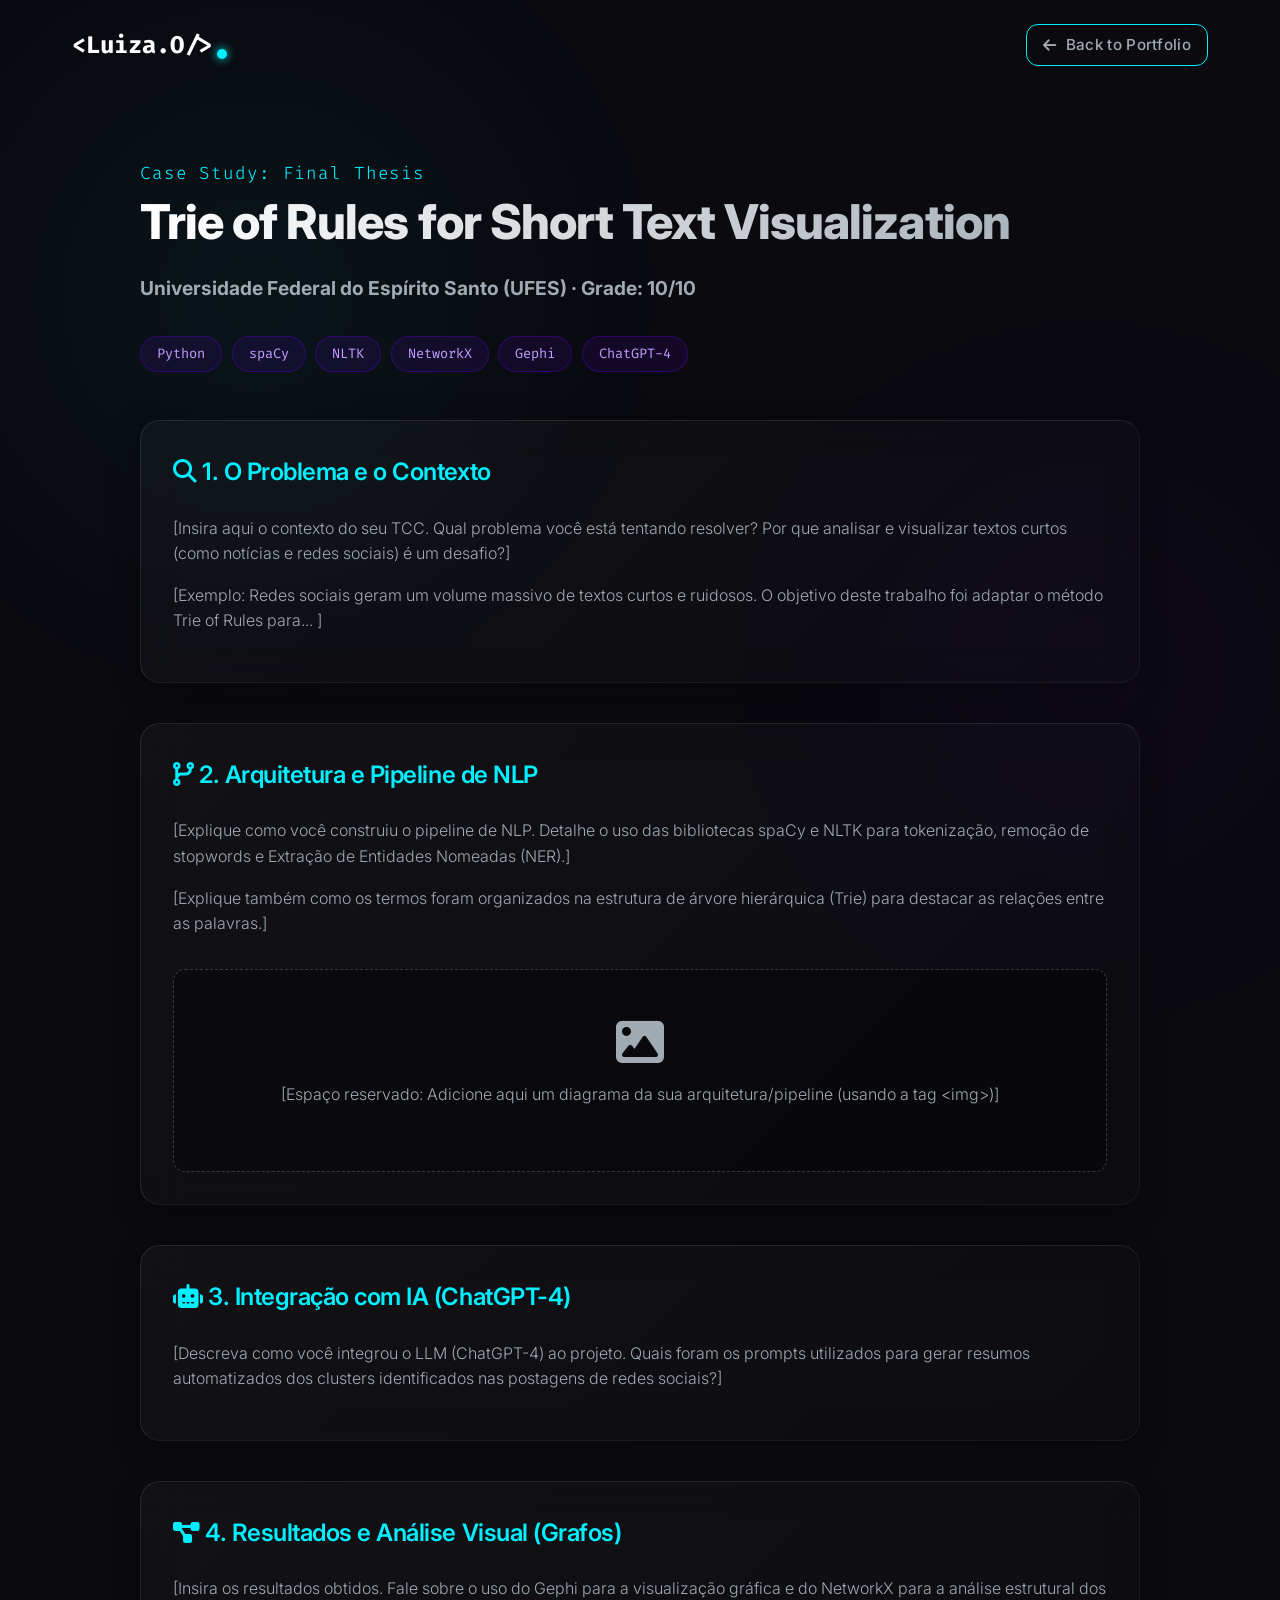
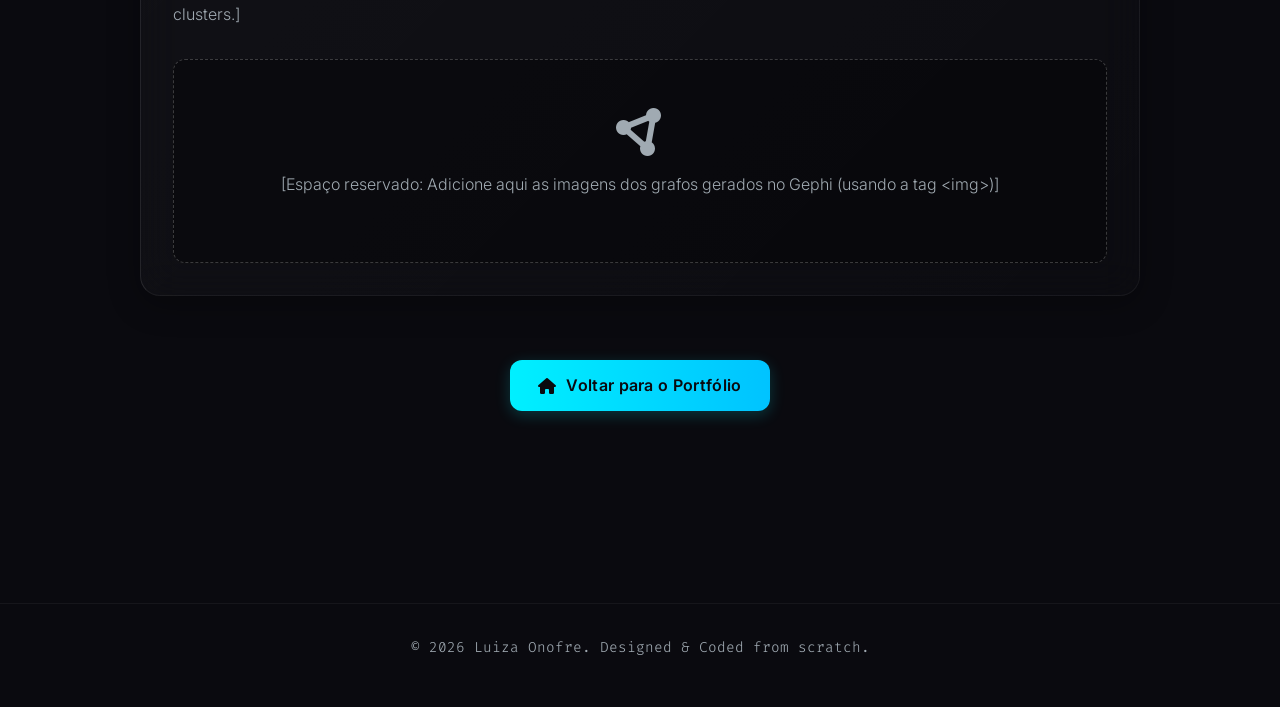
==== tcc.html @ a2877402 "review" ====
<!DOCTYPE html>
<html lang="en">
<head>
    <meta charset="UTF-8">
    <meta name="viewport" content="width=device-width, initial-scale=1.0">
    <title>Final Thesis - Luiza Onofre</title>
    <meta name="description" content="Final Thesis case study by Luiza Onofre: Trie of Rules for Short Text Visualization.">
    
    <!-- Fonts -->
    <link rel="preconnect" href="https://fonts.googleapis.com">
    <link rel="preconnect" href="https://fonts.gstatic.com" crossorigin>
    <link href="https://fonts.googleapis.com/css2?family=Fira+Code:wght@400;500&family=Inter:wght@300;400;600;800&display=swap" rel="stylesheet">
    
    <!-- Font Awesome for Icons -->
    <link rel="stylesheet" href="https://cdnjs.cloudflare.com/ajax/libs/font-awesome/6.4.0/css/all.min.css">
    
    <link rel="stylesheet" href="style.css">
</head>
<body>

    <!-- Navigation -->
    <nav id="navbar">
        <div class="nav-content">
            <a href="index.html" class="logo">&lt;Luiza.O/&gt;</a>
            <ul class="nav-links">
                <li><a href="index.html" class="btn btn-outline" style="padding: 0.5rem 1rem;"><i class="fas fa-arrow-left"></i> Back to Portfolio</a></li>
            </ul>
        </div>
    </nav>

    <!-- Case Study Section -->
    <section class="section" style="padding-top: 10rem;">
        <div class="section-container">
            <p class="greeting">Case Study: Final Thesis</p>
            <h1 class="name" style="font-size: 3rem; margin-bottom: 1.5rem;">Trie of Rules for Short Text Visualization</h1>
            <p style="font-size: 1.2rem; margin-bottom: 2rem;"><strong>Universidade Federal do Espírito Santo (UFES) · Grade: 10/10</strong></p>
            
            <div class="project-tags" style="margin-bottom: 3rem;">
                <span>Python</span><span>spaCy</span><span>NLTK</span><span>NetworkX</span><span>Gephi</span><span>ChatGPT-4</span>
            </div>
            
            <!-- Section 1 -->
            <div class="glass-panel" style="margin-bottom: 2.5rem;">
                <h2 style="margin-bottom: 1.5rem; color: var(--accent);"><i class="fas fa-search"></i> 1. O Problema e o Contexto</h2>
                <p>[Insira aqui o contexto do seu TCC. Qual problema você está tentando resolver? Por que analisar e visualizar textos curtos (como notícias e redes sociais) é um desafio?]</p>
                <p>[Exemplo: Redes sociais geram um volume massivo de textos curtos e ruidosos. O objetivo deste trabalho foi adaptar o método Trie of Rules para... ]</p>
            </div>

            <!-- Section 2 -->
            <div class="glass-panel" style="margin-bottom: 2.5rem;">
                <h2 style="margin-bottom: 1.5rem; color: var(--accent);"><i class="fas fa-code-branch"></i> 2. Arquitetura e Pipeline de NLP</h2>
                <p>[Explique como você construiu o pipeline de NLP. Detalhe o uso das bibliotecas spaCy e NLTK para tokenização, remoção de stopwords e Extração de Entidades Nomeadas (NER).]</p>
                <p>[Explique também como os termos foram organizados na estrutura de árvore hierárquica (Trie) para destacar as relações entre as palavras.]</p>
                
                <div style="background: rgba(0,0,0,0.3); padding: 3rem; border-radius: 12px; text-align: center; border: 1px dashed rgba(255,255,255,0.2); margin-top: 2rem;">
                    <i class="fas fa-image" style="font-size: 3rem; color: var(--text-secondary); margin-bottom: 1rem;"></i>
                    <p style="color: var(--text-secondary);">[Espaço reservado: Adicione aqui um diagrama da sua arquitetura/pipeline (usando a tag &lt;img&gt;)]</p>
                </div>
            </div>

            <!-- Section 3 -->
            <div class="glass-panel" style="margin-bottom: 2.5rem;">
                <h2 style="margin-bottom: 1.5rem; color: var(--accent);"><i class="fas fa-robot"></i> 3. Integração com IA (ChatGPT-4)</h2>
                <p>[Descreva como você integrou o LLM (ChatGPT-4) ao projeto. Quais foram os prompts utilizados para gerar resumos automatizados dos clusters identificados nas postagens de redes sociais?]</p>
            </div>

            <!-- Section 4 -->
            <div class="glass-panel" style="margin-bottom: 2.5rem;">
                <h2 style="margin-bottom: 1.5rem; color: var(--accent);"><i class="fas fa-project-diagram"></i> 4. Resultados e Análise Visual (Grafos)</h2>
                <p>[Insira os resultados obtidos. Fale sobre o uso do Gephi para a visualização gráfica e do NetworkX para a análise estrutural dos clusters.]</p>
                
                <div style="background: rgba(0,0,0,0.3); padding: 3rem; border-radius: 12px; text-align: center; border: 1px dashed rgba(255,255,255,0.2); margin-top: 2rem;">
                    <i class="fas fa-circle-nodes" style="font-size: 3rem; color: var(--text-secondary); margin-bottom: 1rem;"></i>
                    <p style="color: var(--text-secondary);">[Espaço reservado: Adicione aqui as imagens dos grafos gerados no Gephi (usando a tag &lt;img&gt;)]</p>
                </div>
            </div>
            
            <div style="margin-top: 4rem; text-align: center; margin-bottom: 4rem;">
                <a href="index.html" class="btn btn-primary"><i class="fas fa-home"></i> Voltar para o Portfólio</a>
            </div>
        </div>
    </section>

    <!-- Footer -->
    <footer style="text-align: center; padding: 2rem; border-top: 1px solid var(--glass-border); color: var(--text-secondary); font-family: var(--font-mono); font-size: 0.9rem;">
        <p>&copy; 2026 Luiza Onofre. Designed & Coded from scratch.</p>
    </footer>

    <script src="script.js"></script>
</body>
</html>
---- style.css ----
/* Variables */
:root {
    --bg-dark: #0a0a0f;
    --bg-light: #151522;
    --accent: #00f0ff;
    --accent-hover: #00c3ff;
    --accent-secondary: #7000ff;
    --text-primary: #ffffff;
    --text-secondary: #a0aab2;
    --glass-bg: rgba(255, 255, 255, 0.02);
    --glass-border: rgba(255, 255, 255, 0.05);
    --glass-highlight: rgba(255, 255, 255, 0.1);
    --font-ui: 'Inter', sans-serif;
    --font-mono: 'Fira Code', monospace;
    --transition: all 0.4s cubic-bezier(0.16, 1, 0.3, 1);
}

/* Global Reset */
* {
    margin: 0;
    padding: 0;
    box-sizing: border-box;
    scroll-behavior: smooth;
}

body {
    background-color: var(--bg-dark);
    color: var(--text-primary);
    font-family: var(--font-ui);
    line-height: 1.6;
    overflow-x: hidden;
    position: relative;
}

/* Dynamic Background Glows */
body::before, body::after {
    content: '';
    position: fixed;
    border-radius: 50%;
    filter: blur(120px);
    z-index: -1;
    opacity: 0.5;
    animation: pulse 15s ease-in-out infinite alternate;
}

body::before {
    top: -10%;
    left: -10%;
    width: 60vw;
    height: 60vw;
    background: radial-gradient(circle, rgba(0, 240, 255, 0.15) 0%, transparent 60%);
}

body::after {
    bottom: -10%;
    right: -10%;
    width: 50vw;
    height: 50vw;
    background: radial-gradient(circle, rgba(112, 0, 255, 0.15) 0%, transparent 60%);
    animation-delay: -5s;
}

@keyframes pulse {
    0% { transform: scale(1) translate(0, 0); }
    50% { transform: scale(1.1) translate(5%, 5%); }
    100% { transform: scale(0.9) translate(-5%, -5%); }
}

/* Glassmorphism Classes */
.glass-panel {
    background: linear-gradient(135deg, rgba(255, 255, 255, 0.03) 0%, rgba(255, 255, 255, 0.01) 100%);
    backdrop-filter: blur(20px);
    -webkit-backdrop-filter: blur(20px);
    border: 1px solid var(--glass-border);
    border-top: 1px solid var(--glass-highlight);
    border-left: 1px solid var(--glass-highlight);
    border-radius: 20px;
    padding: 2rem;
    transition: var(--transition);
    box-shadow: 0 8px 32px 0 rgba(0, 0, 0, 0.3);
}

.glass-panel:hover {
    border-color: rgba(0, 240, 255, 0.4);
    transform: translateY(-8px);
    box-shadow: 0 20px 40px -10px rgba(0, 240, 255, 0.15), 0 8px 32px 0 rgba(0, 0, 0, 0.5);
    background: linear-gradient(135deg, rgba(255, 255, 255, 0.05) 0%, rgba(255, 255, 255, 0.02) 100%);
}

/* Typography */
h1, h2, h3, h4 { color: var(--text-primary); font-weight: 600; letter-spacing: -0.02em; }
p { color: var(--text-secondary); margin-bottom: 1rem; font-weight: 300; }
a { color: var(--accent); text-decoration: none; transition: var(--transition); }
a:hover { color: var(--accent-hover); text-shadow: 0 0 8px rgba(0, 240, 255, 0.5); }

/* Buttons */
.btn {
    display: inline-flex;
    align-items: center;
    gap: 0.6rem;
    padding: 0.8rem 1.8rem;
    border-radius: 12px;
    font-weight: 600;
    cursor: pointer;
    transition: var(--transition);
    font-family: var(--font-ui);
    letter-spacing: 0.02em;
    position: relative;
    overflow: hidden;
}

.btn-primary {
    background: linear-gradient(90deg, var(--accent), var(--accent-hover));
    color: var(--bg-dark);
    border: none;
    box-shadow: 0 4px 15px rgba(0, 240, 255, 0.2);
}

.btn-primary:hover {
    transform: translateY(-3px);
    box-shadow: 0 8px 25px rgba(0, 240, 255, 0.4);
}

.btn-outline {
    background: transparent;
    color: var(--accent);
    border: 1px solid var(--accent);
}

.btn-outline:hover {
    background: rgba(0, 240, 255, 0.1);
    transform: translateY(-3px);
    box-shadow: 0 8px 25px rgba(0, 240, 255, 0.2);
}

/* Navigation */
#navbar {
    position: fixed;
    top: 0;
    width: 100%;
    z-index: 1000;
    transition: var(--transition);
    padding: 1.5rem 0;
}

#navbar.scrolled {
    background: rgba(10, 10, 15, 0.85);
    backdrop-filter: blur(16px);
    border-bottom: 1px solid var(--glass-border);
    padding: 1rem 0;
}

.nav-content {
    max-width: 1200px;
    margin: 0 auto;
    display: flex;
    justify-content: space-between;
    align-items: center;
    padding: 0 2rem;
}

.logo {
    font-family: var(--font-mono);
    font-size: 1.5rem;
    font-weight: 800;
    color: var(--text-primary);
    position: relative;
}
.logo::after {
    content: '';
    position: absolute;
    width: 10px;
    height: 10px;
    background: var(--accent);
    border-radius: 50%;
    right: -15px;
    bottom: 5px;
    box-shadow: 0 0 10px var(--accent);
}

.nav-links {
    display: flex;
    gap: 2.5rem;
    list-style: none;
    align-items: center;
}
.nav-links a { color: var(--text-secondary); font-size: 0.95rem; font-weight: 500; }
.nav-links a:hover { color: var(--text-primary); }

.mobile-menu-btn { display: none; font-size: 1.5rem; cursor: pointer; color: var(--text-primary); }

/* Layout Sections */
.section { padding: 8rem 2rem; min-height: 100vh; display: flex; flex-direction: column; justify-content: center; }
.section-container { max-width: 1000px; margin: 0 auto; width: 100%; position: relative;}
.section-title {
    font-size: 3rem;
    margin-bottom: 4rem;
    display: flex;
    align-items: center;
    gap: 1.5rem;
    background: linear-gradient(90deg, var(--text-primary), var(--text-secondary));
    -webkit-background-clip: text;
    -webkit-text-fill-color: transparent;
}
.section-title::after {
    content: ''; height: 1px; flex: 1; 
    background: linear-gradient(90deg, var(--glass-highlight), transparent);
}

/* Hero Section */
.hero { display: flex; flex-direction: row; align-items: center; max-width: 1200px; margin: 0 auto; min-height: 100vh; padding: 0 2rem; }
.hero-content { flex: 1; z-index: 2; }
.hero-graphic { flex: 1; position: relative; height: 500px; display: flex; justify-content: center; align-items: center; perspective: 1000px;}
.greeting { font-family: var(--font-mono); color: var(--accent); margin-bottom: 0.5rem; font-size: 1.1rem; letter-spacing: 0.05em; }
.name { 
    font-size: 5rem; 
    font-weight: 800; 
    line-height: 1.1; 
    margin-bottom: 1rem; 
    color: #fff;
    background: linear-gradient(to right, #fff, var(--text-secondary));
    -webkit-background-clip: text;
    -webkit-text-fill-color: transparent;
}
.title { font-size: 2.2rem; color: var(--accent); margin-bottom: 1.5rem; font-weight: 600; text-shadow: 0 0 20px rgba(0, 240, 255, 0.3);}
.summary { font-size: 1.15rem; max-width: 550px; margin-bottom: 2.5rem; line-height: 1.8;}
.hero-actions { display: flex; gap: 1.5rem; align-items: center; }
.social-icon { 
    font-size: 1.5rem; color: var(--text-secondary); 
    background: var(--glass-bg); padding: 0.8rem; border-radius: 50%;
    border: 1px solid var(--glass-border);
    display: flex; align-items: center; justify-content: center;
}
.social-icon:hover { 
    color: var(--accent); 
    border-color: var(--accent);
    transform: scale(1.1) rotate(5deg); 
    box-shadow: 0 0 15px rgba(0, 240, 255, 0.2);
}

/* Hero Graphic Elements */
.glass-orb {
    width: 350px; height: 350px; border-radius: 50%;
    background: radial-gradient(circle, rgba(0, 240, 255, 0.3) 0%, transparent 70%);
    position: absolute; filter: blur(30px); animation: floatOrb 8s ease-in-out infinite alternate;
}
.decor-card-1, .decor-card-2, .decor-card-3 {
    position: absolute; padding: 1.2rem; font-weight: 600;
    backdrop-filter: blur(20px); border-radius: 16px;
    border: 1px solid rgba(255,255,255,0.1);
    box-shadow: 0 10px 30px rgba(0,0,0,0.5);
    display: flex; align-items: center; gap: 0.8rem;
    color: var(--text-primary);
}
.decor-card-1 i { color: #42A5F5; font-size: 1.5rem;}
.decor-card-2 i { color: #EF5350; font-size: 1.5rem;}
.decor-card-3 i { color: #AB47BC; font-size: 1.5rem;}

.decor-card-1 { top: 15%; right: 5%; animation: float 6s ease-in-out infinite 1s; }
.decor-card-2 { bottom: 20%; left: 0%; animation: float 7s ease-in-out infinite 0.5s; }
.decor-card-3 { top: 60%; right: -5%; animation: float 5s ease-in-out infinite 2s; }

@keyframes float {
    0% { transform: translateY(0px) rotate(0deg); }
    50% { transform: translateY(-20px) rotate(2deg); }
    100% { transform: translateY(0px) rotate(0deg); }
}

@keyframes floatOrb {
    0% { transform: scale(1); opacity: 0.6; }
    100% { transform: scale(1.2); opacity: 1; }
}

/* About Grid */
.about-grid { display: grid; grid-template-columns: 3fr 2fr; gap: 3rem; align-items: stretch;}
.about-text p { font-size: 1.15rem; margin-bottom: 1.5rem; line-height: 1.8;}
.about-stats { display: flex; flex-direction: column; gap: 1.5rem; }
.stat-card { 
    display: flex; flex-direction: column; align-items: center; text-align: center; padding: 1.5rem;
    background: linear-gradient(180deg, rgba(255,255,255,0.03) 0%, transparent 100%);
}
.stat-icon { 
    font-size: 2.2rem; color: var(--accent); margin-bottom: 1rem; 
    filter: drop-shadow(0 0 10px rgba(0, 240, 255, 0.4));
}
.stat-card h3 { font-size: 1.2rem; margin-bottom: 0.5rem;}
.stat-card p { font-size: 0.9rem; margin: 0; color: var(--text-secondary);}

/* Timeline */
.timeline { position: relative; padding-left: 3rem; }
.timeline::before { 
    content: ''; position: absolute; left: 0; top: 0; height: 100%; width: 2px; 
    background: linear-gradient(to bottom, var(--accent), var(--accent-secondary), transparent);
    box-shadow: 0 0 10px var(--accent);
}
.timeline-item { position: relative; margin-bottom: 3rem; padding: 2rem; }
.timeline-dot {
    position: absolute; left: -3.0rem; top: 2.5rem; width: 20px; height: 20px; border-radius: 50%;
    background: var(--bg-dark); border: 4px solid var(--accent); transform: translateX(-50%);
    box-shadow: 0 0 15px var(--accent);
    transition: var(--transition);
}
.timeline-item:hover .timeline-dot {
    background: var(--accent);
    box-shadow: 0 0 25px var(--accent);
    transform: translateX(-50%) scale(1.2);
}
.timeline-date { font-family: var(--font-mono); font-size: 0.9rem; color: var(--accent); margin-bottom: 0.5rem; letter-spacing: 0.05em;}
.timeline-item h3 { font-size: 1.6rem; color: #fff; margin-bottom: 0.3rem; }
.timeline-item h4 { font-size: 1.1rem; color: var(--text-secondary); margin-bottom: 1.2rem; font-weight: 500;}

/* Projects */
.projects-grid { display: grid; grid-template-columns: 1fr; gap: 2rem; }
.project-card { padding: 2.5rem; position: relative; overflow: hidden;}
.project-card::before {
    content: ''; position: absolute; top: 0; left: 0; width: 100%; height: 4px;
    background: linear-gradient(90deg, var(--accent), var(--accent-secondary));
}
.project-card h3 { font-size: 1.8rem; margin-bottom: 1rem; color: var(--text-primary); }
.project-tags { display: flex; flex-wrap: wrap; gap: 0.6rem; margin-bottom: 1.5rem; }
.project-tags span { 
    background: rgba(112, 0, 255, 0.1); color: #c49eff; padding: 0.4rem 1rem; 
    border-radius: 20px; font-size: 0.85rem; font-family: var(--font-mono);
    border: 1px solid rgba(112, 0, 255, 0.3);
}

/* Skills */
.skills-grid { display: grid; grid-template-columns: repeat(auto-fit, minmax(280px, 1fr)); gap: 2rem; }
.skill-category { padding: 2rem; }
.skill-category h3 { 
    font-size: 1.2rem; margin-bottom: 1.5rem; display: flex; align-items: center; gap: 0.8rem; 
    border-bottom: 1px solid var(--glass-highlight); padding-bottom: 1rem;
}
.skill-category h3 i { color: var(--accent); font-size: 1.4rem; }
.skill-tags { display: flex; flex-wrap: wrap; gap: 0.8rem; }
.skill-tags span { 
    background: rgba(0, 240, 255, 0.05); color: var(--text-primary); padding: 0.5rem 1rem; 
    border-radius: 8px; font-size: 0.9rem; border: 1px solid rgba(0, 240, 255, 0.15); 
    transition: var(--transition);
}
.skill-tags span:hover {
    background: rgba(0, 240, 255, 0.15);
    border-color: var(--accent);
    transform: translateY(-2px);
    box-shadow: 0 4px 10px rgba(0, 240, 255, 0.1);
}

/* Education */
.edu-grid { display: grid; grid-template-columns: 1fr 1fr; gap: 3rem; }
.edu-col { display: flex; flex-direction: column; gap: 2rem; }
.edu-item h3 { font-size: 1.3rem; margin-bottom: 0.4rem; line-height: 1.4;}
.edu-item h4 { font-size: 1rem; font-weight: 400; color: var(--text-secondary); margin-bottom: 0.8rem; }
.edu-date { font-family: var(--font-mono); font-size: 0.85rem; color: var(--accent); display: inline-block; padding: 0.2rem 0.6rem; background: rgba(0, 240, 255, 0.05); border-radius: 4px;}
.highlight-panel ul, ul.highlight-panel { list-style: none; padding-top: 1rem; }
.highlight-panel li, ul.highlight-panel li { margin-bottom: 1rem; position: relative; padding-left: 2rem; font-size: 1rem; color: var(--text-secondary); line-height: 1.6;}
.highlight-panel li::before, ul.highlight-panel li::before { 
    content: '▹'; position: absolute; left: 0; top: 2px; color: var(--accent); font-size: 1.2rem;
}
.highlight-panel strong { color: var(--text-primary); }

/* Contact Section */
.footer-section { padding-bottom: 2rem; min-height: auto;}
.contact-content { text-align: center; padding: 4rem 2rem; }
.contact-content h2 { font-size: 3rem; margin-bottom: 1.5rem; }
.contact-content p { font-size: 1.2rem; margin-bottom: 3rem; max-width: 600px; margin-left: auto; margin-right: auto;}
.contact-links { display: flex; justify-content: center; gap: 1.5rem; flex-wrap: wrap; margin-bottom: 4rem;}
footer { 
    border-top: 1px solid var(--glass-border); padding-top: 2rem; 
    font-size: 0.95rem; color: var(--text-secondary); font-family: var(--font-mono);
    text-align: center;
}

/* Animations */
.fade-in-up { opacity: 0; transform: translateY(40px); animation: fadeInUp 1s cubic-bezier(0.16, 1, 0.3, 1) forwards; }
.delay-1 { animation-delay: 0.3s; }

@keyframes fadeInUp { to { opacity: 1; transform: translateY(0); } }

/* Scroll Reveal Classes via JS */
.reveal { opacity: 0; transform: translateY(60px); transition: all 1s cubic-bezier(0.16, 1, 0.3, 1); }
.reveal.active { opacity: 1; transform: translateY(0); }

/* Responsive */
@media (max-width: 900px) {
    .about-grid, .edu-grid { grid-template-columns: 1fr; }
    .hero-graphic { display: none; }
    .name { font-size: 3.5rem; }
    .section-title { font-size: 2.5rem; }
}

@media (max-width: 768px) {
    .nav-links { display: none; }
    .mobile-menu-btn { display: block; }
    .hero { flex-direction: column; text-align: center; justify-content: center; padding-top: 6rem; }
    .title { font-size: 1.8rem; }
    .hero-actions { justify-content: center; flex-wrap: wrap;}
    .section { padding: 5rem 1.5rem; }
    .timeline { padding-left: 2rem; }
    .timeline-dot { left: -2.0rem; }
    .contact-content h2 { font-size: 2rem; }
}
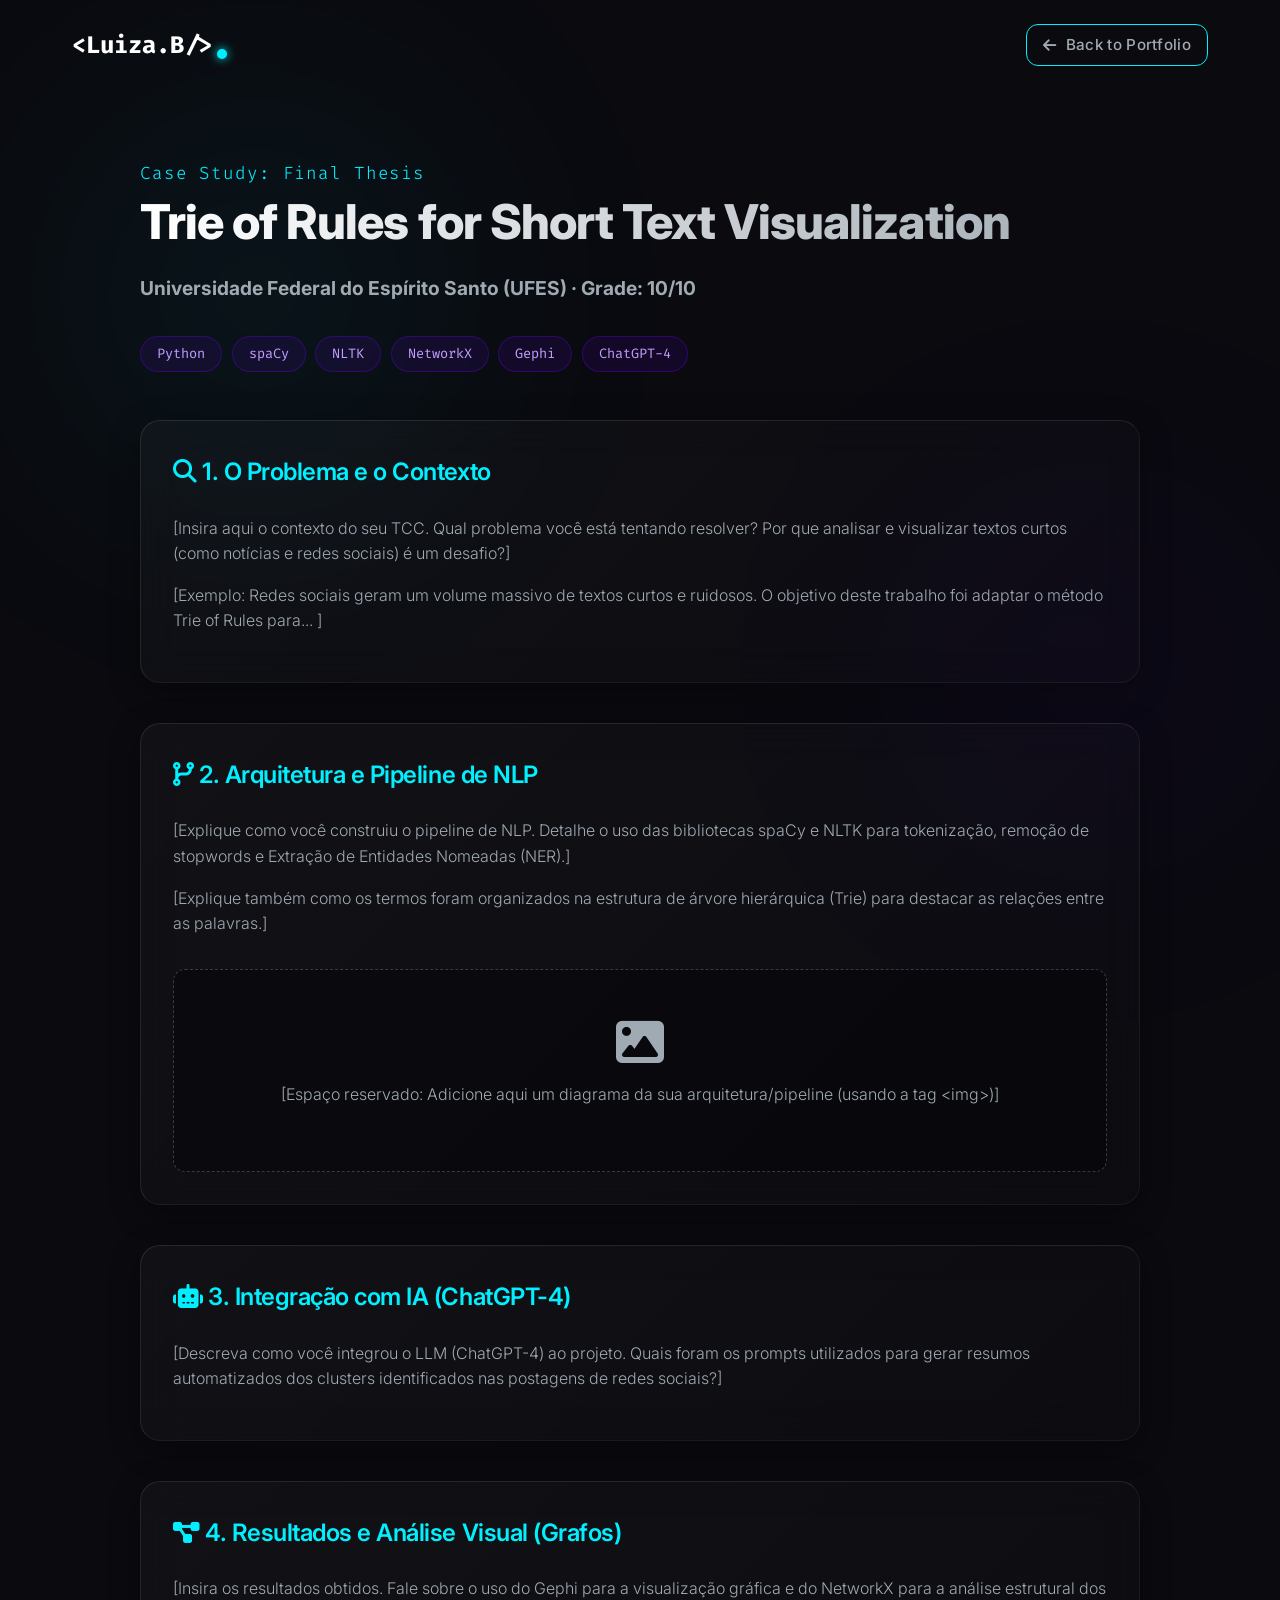
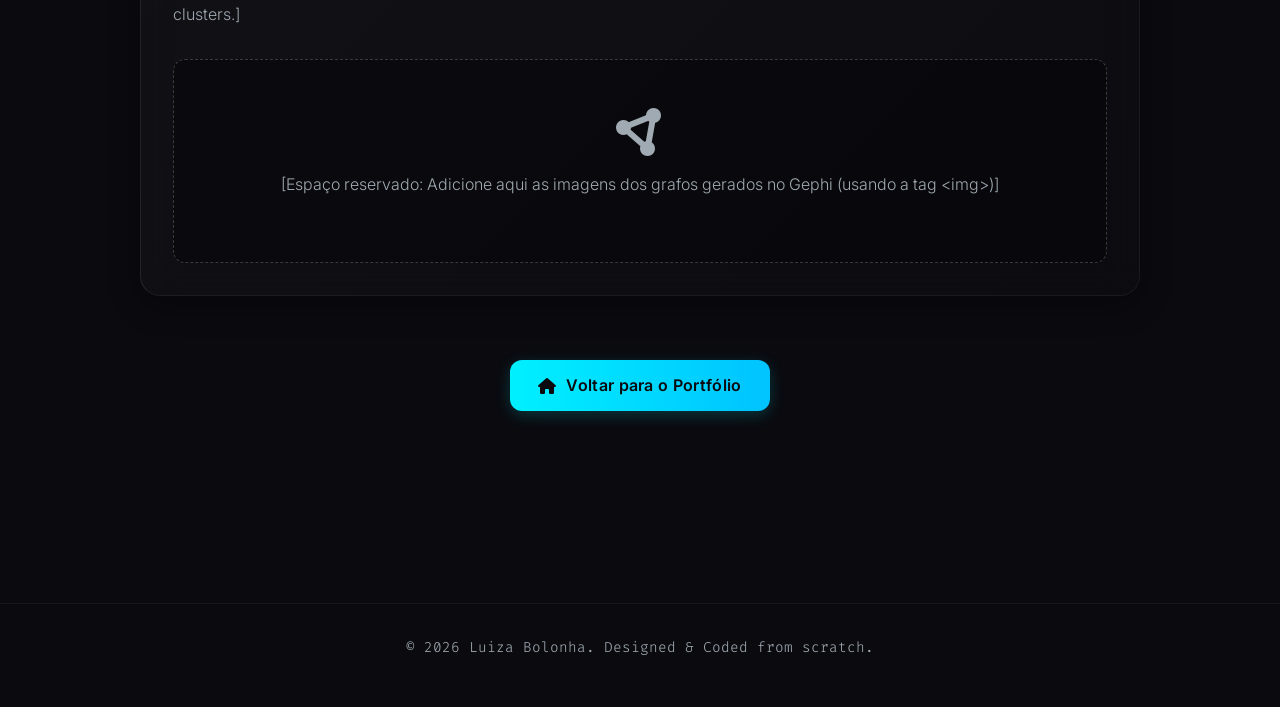
==== commit ddc75533: "photo" ====
--- a/tcc.html
+++ b/tcc.html
@@ -3,8 +3,8 @@
 <head>
     <meta charset="UTF-8">
     <meta name="viewport" content="width=device-width, initial-scale=1.0">
-    <title>Final Thesis - Luiza Onofre</title>
-    <meta name="description" content="Final Thesis case study by Luiza Onofre: Trie of Rules for Short Text Visualization.">
+    <title>Final Thesis - Luiza Bolonha</title>
+    <meta name="description" content="Final Thesis case study by Luiza Bolonha: Trie of Rules for Short Text Visualization.">
     
     <!-- Fonts -->
     <link rel="preconnect" href="https://fonts.googleapis.com">
@@ -21,7 +21,7 @@
     <!-- Navigation -->
     <nav id="navbar">
         <div class="nav-content">
-            <a href="index.html" class="logo">&lt;Luiza.O/&gt;</a>
+            <a href="index.html" class="logo">&lt;Luiza.B/&gt;</a>
             <ul class="nav-links">
                 <li><a href="index.html" class="btn btn-outline" style="padding: 0.5rem 1rem;"><i class="fas fa-arrow-left"></i> Back to Portfolio</a></li>
             </ul>
@@ -83,7 +83,7 @@
 
     <!-- Footer -->
     <footer style="text-align: center; padding: 2rem; border-top: 1px solid var(--glass-border); color: var(--text-secondary); font-family: var(--font-mono); font-size: 0.9rem;">
-        <p>&copy; 2026 Luiza Onofre. Designed & Coded from scratch.</p>
+        <p>&copy; 2026 Luiza Bolonha. Designed & Coded from scratch.</p>
     </footer>
 
     <script src="script.js"></script>
--- a/style.css
+++ b/style.css
@@ -238,11 +238,43 @@
     box-shadow: 0 0 15px rgba(0, 240, 255, 0.2);
 }
 
-/* Hero Graphic Elements */
-.glass-orb {
-    width: 350px; height: 350px; border-radius: 50%;
-    background: radial-gradient(circle, rgba(0, 240, 255, 0.3) 0%, transparent 70%);
-    position: absolute; filter: blur(30px); animation: floatOrb 8s ease-in-out infinite alternate;
+/* Hero Graphic Elements - Profile Image */
+.profile-container {
+    position: relative;
+    width: 320px;
+    height: 320px;
+    display: flex;
+    justify-content: center;
+    align-items: center;
+    z-index: 1;
+}
+
+.profile-img {
+    width: 280px;
+    height: 280px;
+    border-radius: 50%;
+    object-fit: cover;
+    object-position: top;
+    border: 3px solid rgba(0, 240, 255, 0.4);
+    box-shadow: 0 0 30px rgba(0, 240, 255, 0.2);
+    z-index: 2;
+    background-color: var(--glass-bg);
+}
+
+.profile-glow {
+    position: absolute;
+    width: 100%;
+    height: 100%;
+    border-radius: 50%;
+    background: radial-gradient(circle, rgba(0, 240, 255, 0.4) 0%, transparent 70%);
+    filter: blur(25px);
+    z-index: 0;
+    animation: pulseGlow 4s ease-in-out infinite alternate;
+}
+
+@keyframes pulseGlow {
+    0% { transform: scale(0.9); opacity: 0.6; }
+    100% { transform: scale(1.1); opacity: 1; }
 }
 .decor-card-1, .decor-card-2, .decor-card-3 {
     position: absolute; padding: 1.2rem; font-weight: 600;
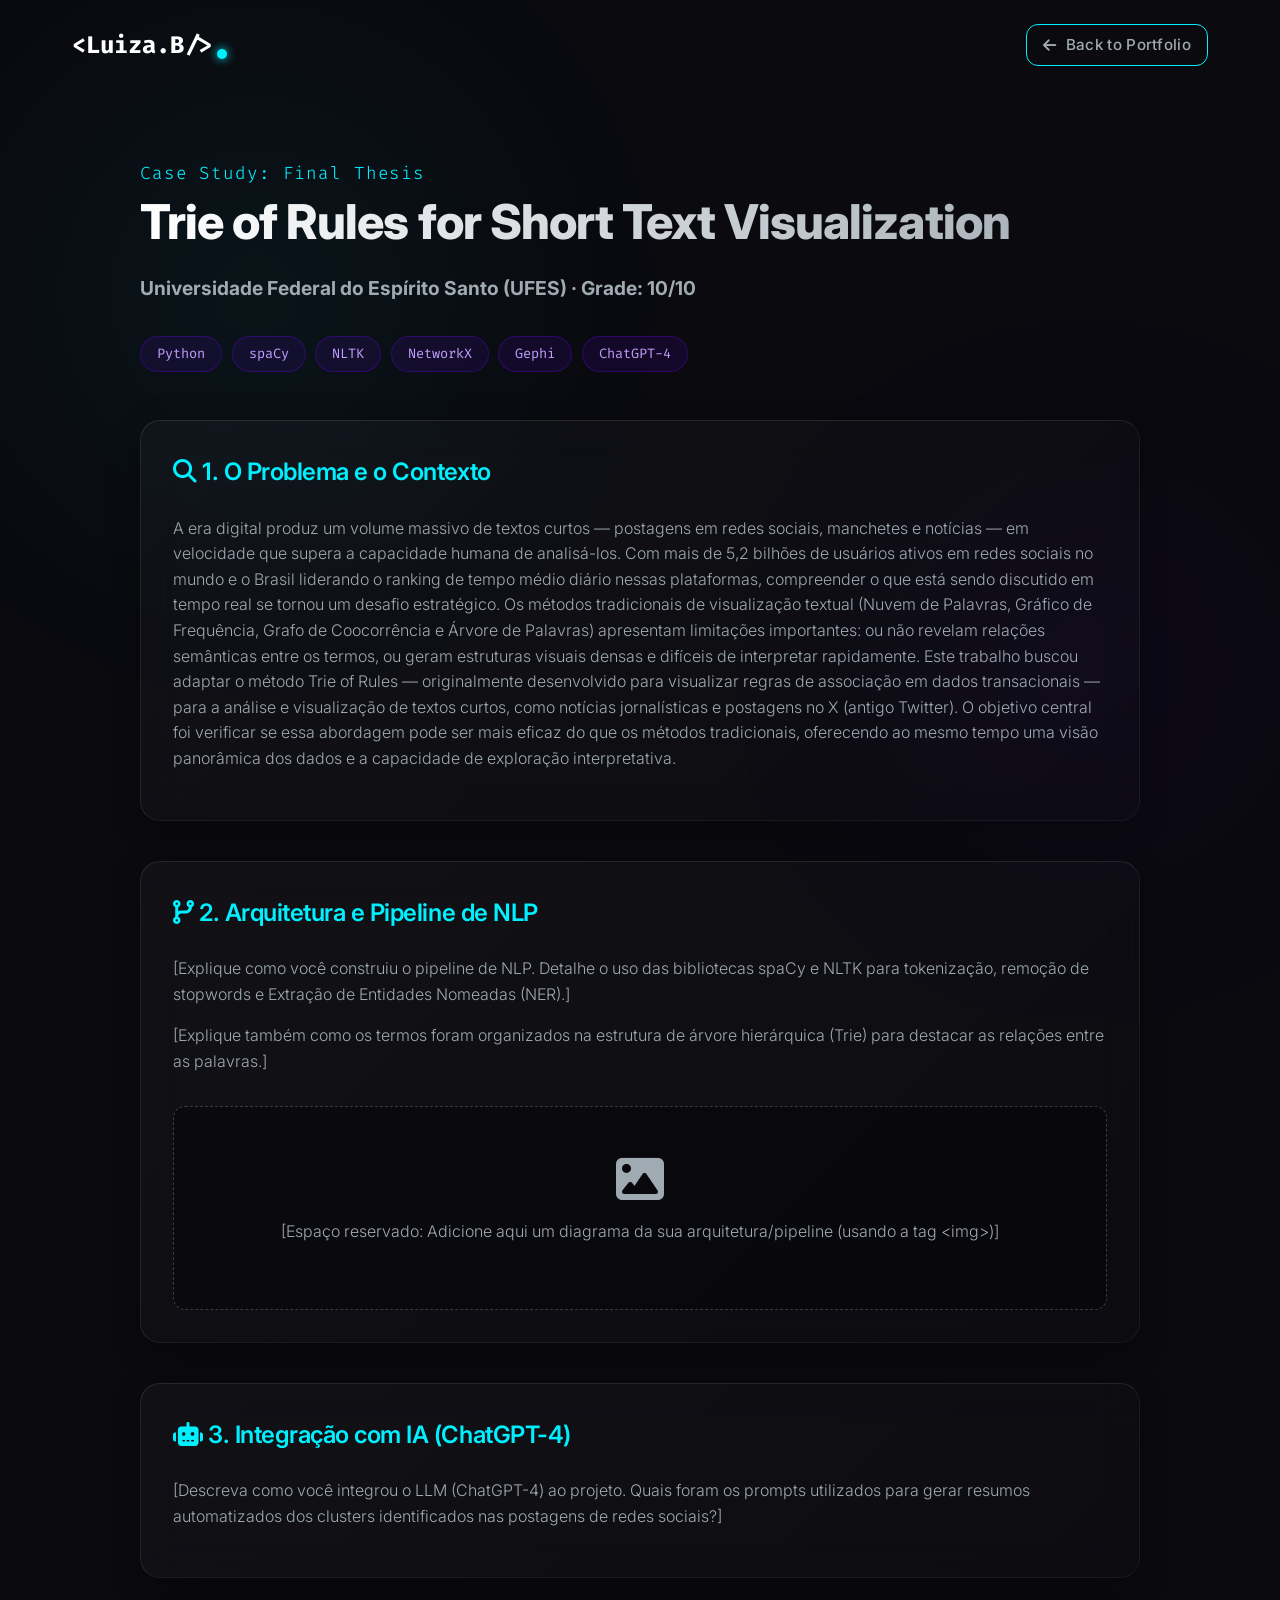
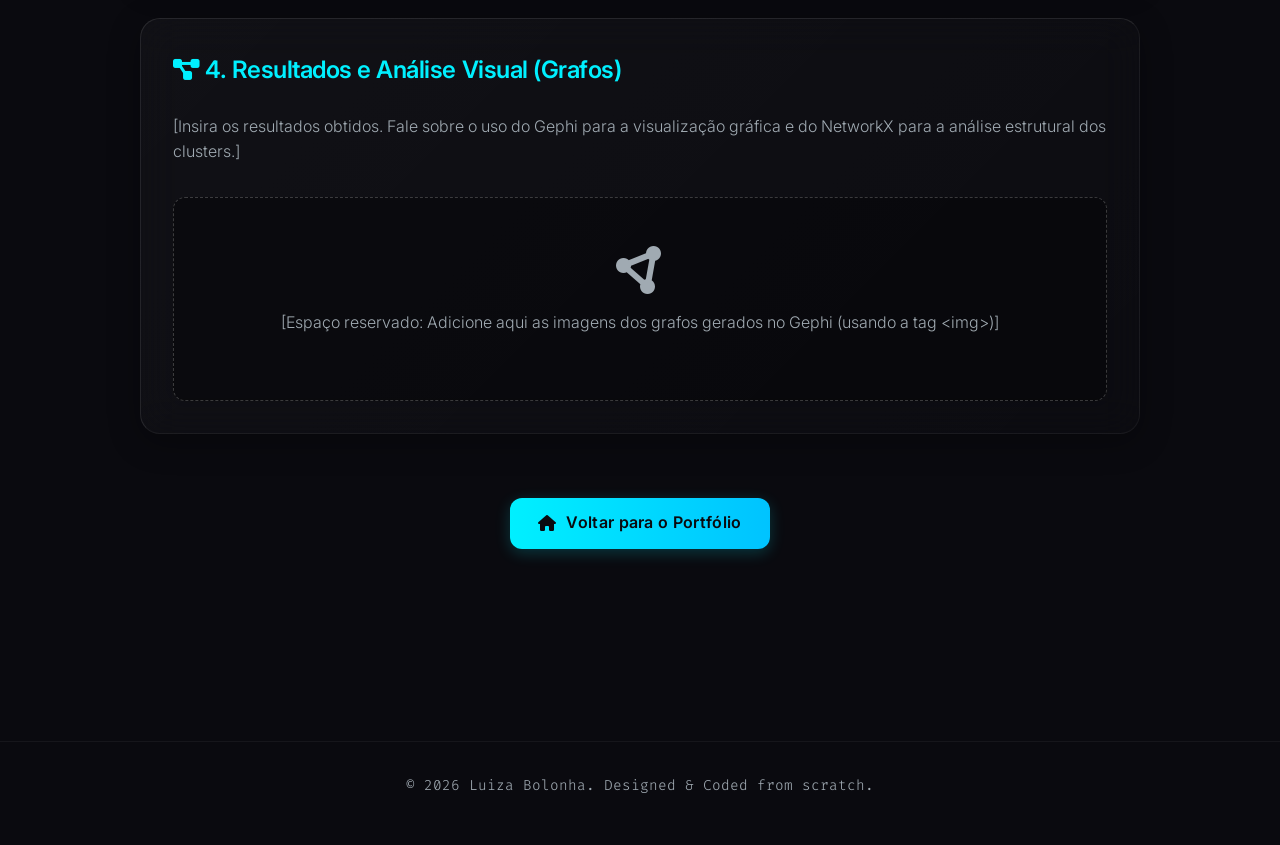
==== commit 56a7b4cf: "remove tcc" ====
--- a/tcc.html
+++ b/tcc.html
@@ -1,21 +1,26 @@
 <!DOCTYPE html>
 <html lang="en">
+
 <head>
     <meta charset="UTF-8">
     <meta name="viewport" content="width=device-width, initial-scale=1.0">
     <title>Final Thesis - Luiza Bolonha</title>
-    <meta name="description" content="Final Thesis case study by Luiza Bolonha: Trie of Rules for Short Text Visualization.">
-    
+    <meta name="description"
+        content="Final Thesis case study by Luiza Bolonha: Trie of Rules for Short Text Visualization.">
+
     <!-- Fonts -->
     <link rel="preconnect" href="https://fonts.googleapis.com">
     <link rel="preconnect" href="https://fonts.gstatic.com" crossorigin>
-    <link href="https://fonts.googleapis.com/css2?family=Fira+Code:wght@400;500&family=Inter:wght@300;400;600;800&display=swap" rel="stylesheet">
-    
+    <link
+        href="https://fonts.googleapis.com/css2?family=Fira+Code:wght@400;500&family=Inter:wght@300;400;600;800&display=swap"
+        rel="stylesheet">
+
     <!-- Font Awesome for Icons -->
     <link rel="stylesheet" href="https://cdnjs.cloudflare.com/ajax/libs/font-awesome/6.4.0/css/all.min.css">
-    
-    <link rel="stylesheet" href="style.css">
+
+    <link rel="stylesheet" href="style.css?v=1.1">
 </head>
+
 <body>
 
     <!-- Navigation -->
@@ -23,7 +28,8 @@
         <div class="nav-content">
             <a href="index.html" class="logo">&lt;Luiza.B/&gt;</a>
             <ul class="nav-links">
-                <li><a href="index.html" class="btn btn-outline" style="padding: 0.5rem 1rem;"><i class="fas fa-arrow-left"></i> Back to Portfolio</a></li>
+                <li><a href="index.html" class="btn btn-outline" style="padding: 0.5rem 1rem;"><i
+                            class="fas fa-arrow-left"></i> Back to Portfolio</a></li>
             </ul>
         </div>
     </nav>
@@ -32,49 +38,80 @@
     <section class="section" style="padding-top: 10rem;">
         <div class="section-container">
             <p class="greeting">Case Study: Final Thesis</p>
-            <h1 class="name" style="font-size: 3rem; margin-bottom: 1.5rem;">Trie of Rules for Short Text Visualization</h1>
-            <p style="font-size: 1.2rem; margin-bottom: 2rem;"><strong>Universidade Federal do Espírito Santo (UFES) · Grade: 10/10</strong></p>
-            
+            <h1 class="name" style="font-size: 3rem; margin-bottom: 1.5rem;">Trie of Rules for Short Text Visualization
+            </h1>
+            <p style="font-size: 1.2rem; margin-bottom: 2rem;"><strong>Universidade Federal do Espírito Santo (UFES) ·
+                    Grade: 10/10</strong></p>
+
             <div class="project-tags" style="margin-bottom: 3rem;">
                 <span>Python</span><span>spaCy</span><span>NLTK</span><span>NetworkX</span><span>Gephi</span><span>ChatGPT-4</span>
             </div>
-            
+
             <!-- Section 1 -->
             <div class="glass-panel" style="margin-bottom: 2.5rem;">
-                <h2 style="margin-bottom: 1.5rem; color: var(--accent);"><i class="fas fa-search"></i> 1. O Problema e o Contexto</h2>
-                <p>[Insira aqui o contexto do seu TCC. Qual problema você está tentando resolver? Por que analisar e visualizar textos curtos (como notícias e redes sociais) é um desafio?]</p>
-                <p>[Exemplo: Redes sociais geram um volume massivo de textos curtos e ruidosos. O objetivo deste trabalho foi adaptar o método Trie of Rules para... ]</p>
+                <h2 style="margin-bottom: 1.5rem; color: var(--accent);"><i class="fas fa-search"></i> 1. O Problema e o
+                    Contexto</h2>
+                <p>
+                    A era digital produz um volume massivo de textos curtos — postagens em redes sociais, manchetes e
+                    notícias — em velocidade que supera a capacidade humana de analisá-los. Com mais de 5,2 bilhões de
+                    usuários ativos em redes sociais no mundo e o Brasil liderando o ranking de tempo médio diário
+                    nessas plataformas, compreender o que está sendo discutido em tempo real se tornou um desafio
+                    estratégico.
+
+                    Os métodos tradicionais de visualização textual (Nuvem de Palavras, Gráfico de Frequência, Grafo de
+                    Coocorrência e Árvore de Palavras) apresentam limitações importantes: ou não revelam relações
+                    semânticas entre os termos, ou geram estruturas visuais densas e difíceis de interpretar
+                    rapidamente.
+
+                    Este trabalho buscou adaptar o método Trie of Rules — originalmente desenvolvido para visualizar
+                    regras de associação em dados transacionais — para a análise e visualização de textos curtos, como
+                    notícias jornalísticas e postagens no X (antigo Twitter). O objetivo central foi verificar se essa
+                    abordagem pode ser mais eficaz do que os métodos tradicionais, oferecendo ao mesmo tempo uma visão
+                    panorâmica dos dados e a capacidade de exploração interpretativa.</p>
             </div>
 
             <!-- Section 2 -->
             <div class="glass-panel" style="margin-bottom: 2.5rem;">
-                <h2 style="margin-bottom: 1.5rem; color: var(--accent);"><i class="fas fa-code-branch"></i> 2. Arquitetura e Pipeline de NLP</h2>
-                <p>[Explique como você construiu o pipeline de NLP. Detalhe o uso das bibliotecas spaCy e NLTK para tokenização, remoção de stopwords e Extração de Entidades Nomeadas (NER).]</p>
-                <p>[Explique também como os termos foram organizados na estrutura de árvore hierárquica (Trie) para destacar as relações entre as palavras.]</p>
-                
-                <div style="background: rgba(0,0,0,0.3); padding: 3rem; border-radius: 12px; text-align: center; border: 1px dashed rgba(255,255,255,0.2); margin-top: 2rem;">
-                    <i class="fas fa-image" style="font-size: 3rem; color: var(--text-secondary); margin-bottom: 1rem;"></i>
-                    <p style="color: var(--text-secondary);">[Espaço reservado: Adicione aqui um diagrama da sua arquitetura/pipeline (usando a tag &lt;img&gt;)]</p>
+                <h2 style="margin-bottom: 1.5rem; color: var(--accent);"><i class="fas fa-code-branch"></i> 2.
+                    Arquitetura e Pipeline de NLP</h2>
+                <p>[Explique como você construiu o pipeline de NLP. Detalhe o uso das bibliotecas spaCy e NLTK para
+                    tokenização, remoção de stopwords e Extração de Entidades Nomeadas (NER).]</p>
+                <p>[Explique também como os termos foram organizados na estrutura de árvore hierárquica (Trie) para
+                    destacar as relações entre as palavras.]</p>
+
+                <div
+                    style="background: rgba(0,0,0,0.3); padding: 3rem; border-radius: 12px; text-align: center; border: 1px dashed rgba(255,255,255,0.2); margin-top: 2rem;">
+                    <i class="fas fa-image"
+                        style="font-size: 3rem; color: var(--text-secondary); margin-bottom: 1rem;"></i>
+                    <p style="color: var(--text-secondary);">[Espaço reservado: Adicione aqui um diagrama da sua
+                        arquitetura/pipeline (usando a tag &lt;img&gt;)]</p>
                 </div>
             </div>
 
             <!-- Section 3 -->
             <div class="glass-panel" style="margin-bottom: 2.5rem;">
-                <h2 style="margin-bottom: 1.5rem; color: var(--accent);"><i class="fas fa-robot"></i> 3. Integração com IA (ChatGPT-4)</h2>
-                <p>[Descreva como você integrou o LLM (ChatGPT-4) ao projeto. Quais foram os prompts utilizados para gerar resumos automatizados dos clusters identificados nas postagens de redes sociais?]</p>
+                <h2 style="margin-bottom: 1.5rem; color: var(--accent);"><i class="fas fa-robot"></i> 3. Integração com
+                    IA (ChatGPT-4)</h2>
+                <p>[Descreva como você integrou o LLM (ChatGPT-4) ao projeto. Quais foram os prompts utilizados para
+                    gerar resumos automatizados dos clusters identificados nas postagens de redes sociais?]</p>
             </div>
 
             <!-- Section 4 -->
             <div class="glass-panel" style="margin-bottom: 2.5rem;">
-                <h2 style="margin-bottom: 1.5rem; color: var(--accent);"><i class="fas fa-project-diagram"></i> 4. Resultados e Análise Visual (Grafos)</h2>
-                <p>[Insira os resultados obtidos. Fale sobre o uso do Gephi para a visualização gráfica e do NetworkX para a análise estrutural dos clusters.]</p>
-                
-                <div style="background: rgba(0,0,0,0.3); padding: 3rem; border-radius: 12px; text-align: center; border: 1px dashed rgba(255,255,255,0.2); margin-top: 2rem;">
-                    <i class="fas fa-circle-nodes" style="font-size: 3rem; color: var(--text-secondary); margin-bottom: 1rem;"></i>
-                    <p style="color: var(--text-secondary);">[Espaço reservado: Adicione aqui as imagens dos grafos gerados no Gephi (usando a tag &lt;img&gt;)]</p>
+                <h2 style="margin-bottom: 1.5rem; color: var(--accent);"><i class="fas fa-project-diagram"></i> 4.
+                    Resultados e Análise Visual (Grafos)</h2>
+                <p>[Insira os resultados obtidos. Fale sobre o uso do Gephi para a visualização gráfica e do NetworkX
+                    para a análise estrutural dos clusters.]</p>
+
+                <div
+                    style="background: rgba(0,0,0,0.3); padding: 3rem; border-radius: 12px; text-align: center; border: 1px dashed rgba(255,255,255,0.2); margin-top: 2rem;">
+                    <i class="fas fa-circle-nodes"
+                        style="font-size: 3rem; color: var(--text-secondary); margin-bottom: 1rem;"></i>
+                    <p style="color: var(--text-secondary);">[Espaço reservado: Adicione aqui as imagens dos grafos
+                        gerados no Gephi (usando a tag &lt;img&gt;)]</p>
                 </div>
             </div>
-            
+
             <div style="margin-top: 4rem; text-align: center; margin-bottom: 4rem;">
                 <a href="index.html" class="btn btn-primary"><i class="fas fa-home"></i> Voltar para o Portfólio</a>
             </div>
@@ -82,10 +119,12 @@
     </section>
 
     <!-- Footer -->
-    <footer style="text-align: center; padding: 2rem; border-top: 1px solid var(--glass-border); color: var(--text-secondary); font-family: var(--font-mono); font-size: 0.9rem;">
+    <footer
+        style="text-align: center; padding: 2rem; border-top: 1px solid var(--glass-border); color: var(--text-secondary); font-family: var(--font-mono); font-size: 0.9rem;">
         <p>&copy; 2026 Luiza Bolonha. Designed & Coded from scratch.</p>
     </footer>
 
     <script src="script.js"></script>
 </body>
-</html>
+
+</html>
--- a/style.css
+++ b/style.css
@@ -23,6 +23,12 @@
     scroll-behavior: smooth;
 }
 
+img {
+    max-width: 100%;
+    height: auto;
+    display: block;
+}
+
 body {
     background-color: var(--bg-dark);
     color: var(--text-primary);
